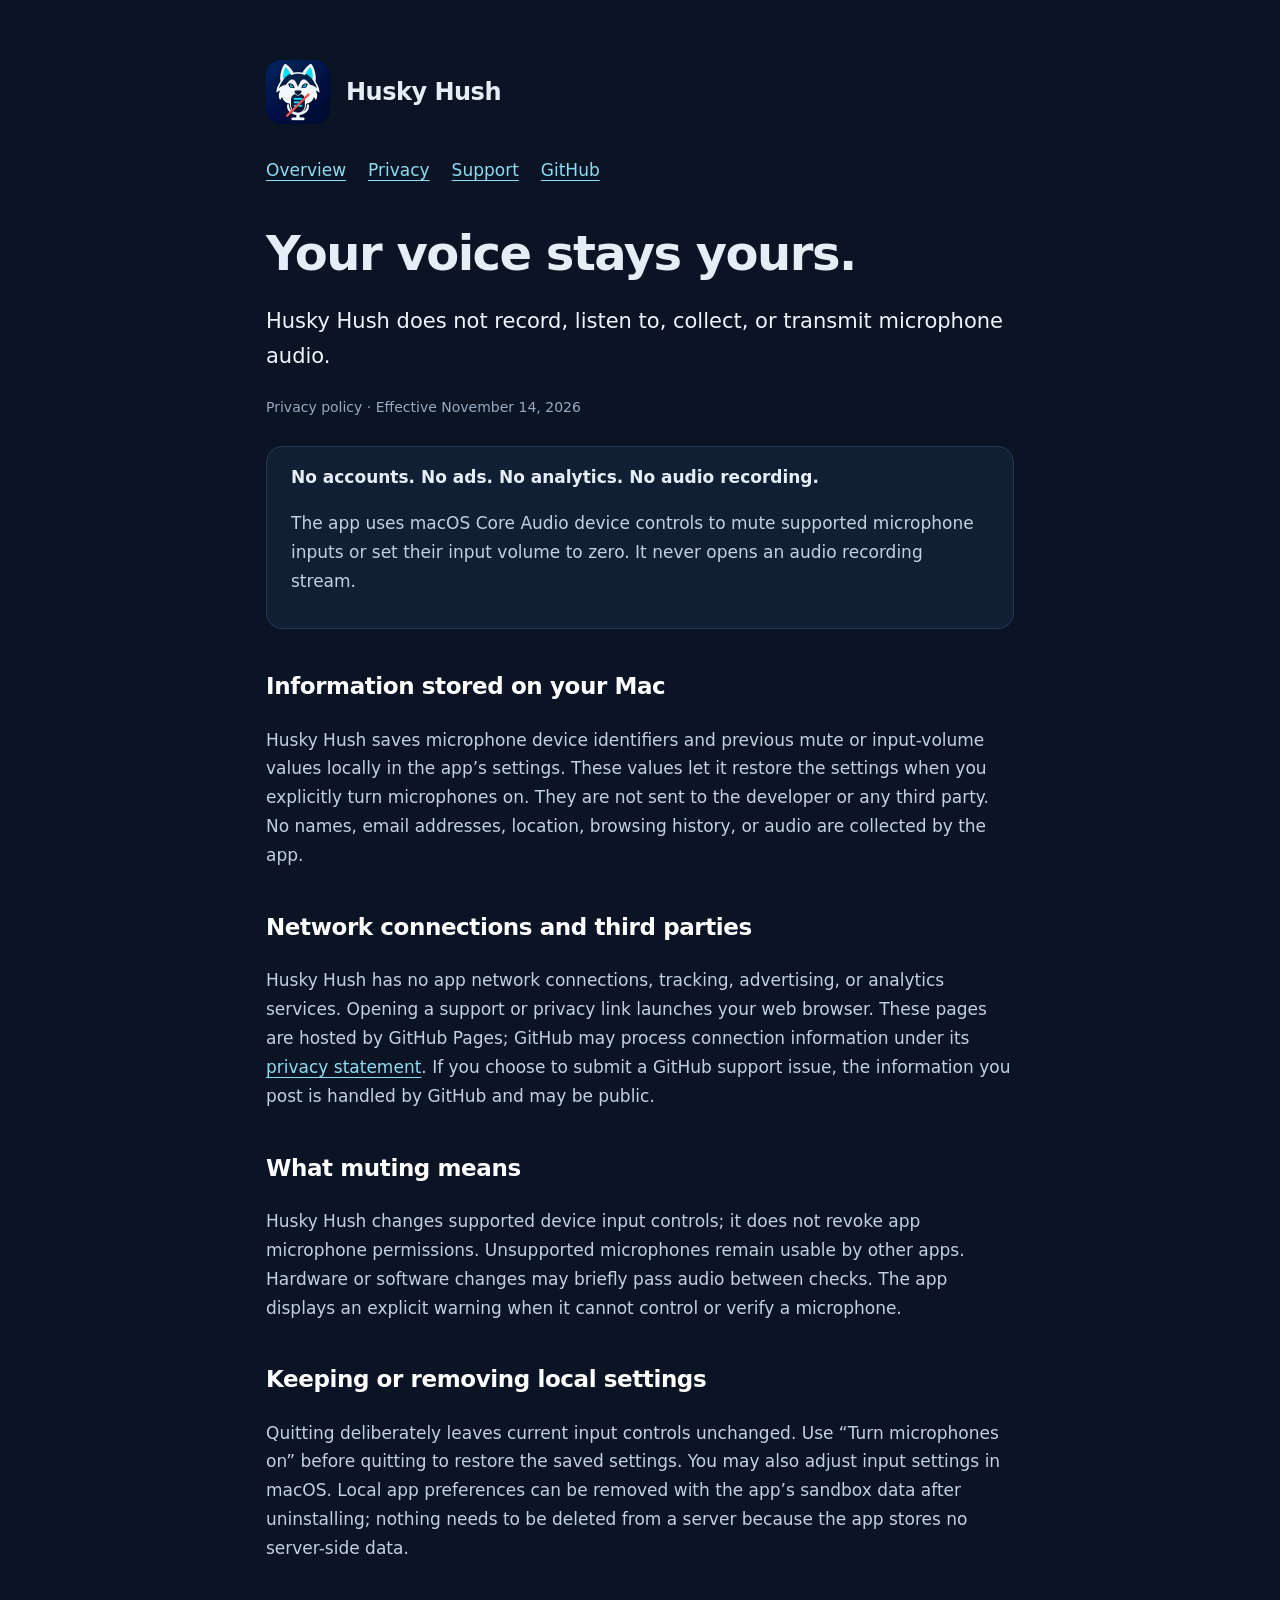
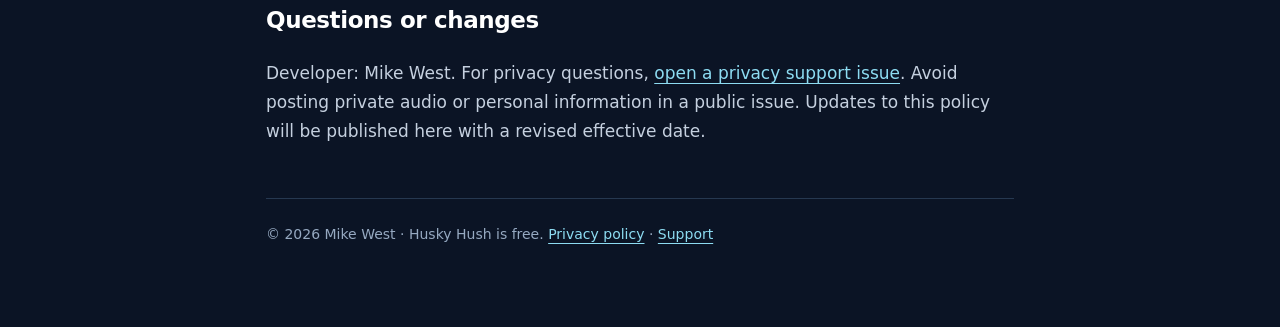
==== docs/privacy.html @ 2dc3cba8 "Add Husky Hush app, privacy and support pages, and Xcode distribution setup" ====
<!doctype html>
<html lang="en"><head><meta charset="utf-8"><meta name="viewport" content="width=device-width,initial-scale=1"><meta name="description" content="Husky Hush: free microphone controls for your Mac. Privacy policy and support."><title>Privacy policy · Husky Hush</title><link rel="stylesheet" href="style.css"><link rel="icon" href="assets/icon.png"></head><body><main><header><img src="assets/icon.png" alt="Husky Hush icon" width="64" height="64"><span>Husky Hush</span></header><nav aria-label="Main navigation"><a href="./">Overview</a><a href="privacy.html">Privacy</a><a href="support.html">Support</a><a href="https://github.com/mykamel/Husky-Hush">GitHub</a></nav><h1>Your voice stays yours.</h1><p class="lead">Husky Hush does not record, listen to, collect, or transmit microphone audio.</p><p class="meta">Privacy policy · Effective November 14, 2026</p><section><strong>No accounts. No ads. No analytics. No audio recording.</strong><p>The app uses macOS Core Audio device controls to mute supported microphone inputs or set their input volume to zero. It never opens an audio recording stream.</p></section><h2>Information stored on your Mac</h2><p>Husky Hush saves microphone device identifiers and previous mute or input-volume values locally in the app’s settings. These values let it restore the settings when you explicitly turn microphones on. They are not sent to the developer or any third party. No names, email addresses, location, browsing history, or audio are collected by the app.</p><h2>Network connections and third parties</h2><p>Husky Hush has no app network connections, tracking, advertising, or analytics services. Opening a support or privacy link launches your web browser. These pages are hosted by GitHub Pages; GitHub may process connection information under its <a href="https://docs.github.com/en/site-policy/privacy-policies/github-general-privacy-statement">privacy statement</a>. If you choose to submit a GitHub support issue, the information you post is handled by GitHub and may be public.</p><h2>What muting means</h2><p>Husky Hush changes supported device input controls; it does not revoke app microphone permissions. Unsupported microphones remain usable by other apps. Hardware or software changes may briefly pass audio between checks. The app displays an explicit warning when it cannot control or verify a microphone.</p><h2>Keeping or removing local settings</h2><p>Quitting deliberately leaves current input controls unchanged. Use “Turn microphones on” before quitting to restore the saved settings. You may also adjust input settings in macOS. Local app preferences can be removed with the app’s sandbox data after uninstalling; nothing needs to be deleted from a server because the app stores no server-side data.</p><h2>Questions or changes</h2><p>Developer: Mike West. For privacy questions, <a href="https://github.com/mykamel/Husky-Hush/issues/new?title=Privacy%20question">open a privacy support issue</a>. Avoid posting private audio or personal information in a public issue. Updates to this policy will be published here with a revised effective date.</p><footer>© 2026 Mike West · Husky Hush is free. <a href="privacy.html">Privacy policy</a> · <a href="support.html">Support</a></footer></main></body></html>
---- docs/style.css ----
*{box-sizing:border-box}html{color-scheme:dark}body{margin:0;background:#0b1425;color:#e5edf7;font:17px/1.7 system-ui,-apple-system,sans-serif}main{max-width:800px;margin:auto;padding:60px 26px 80px}header{display:flex;align-items:center;gap:16px;margin-bottom:32px}header img{width:64px;height:64px;border-radius:15px}header span{font-weight:750;font-size:24px;letter-spacing:-.5px}nav{display:flex;gap:22px;flex-wrap:wrap;margin:20px 0 42px}a{color:#8ddcf2;text-underline-offset:4px}h1{font-size:clamp(32px,6vw,48px);letter-spacing:-1.5px;line-height:1.1;margin:24px 0}h2{font-size:23px;margin-top:38px;color:#fff;letter-spacing:-.4px}p,li{color:#c5d0df}.lead{font-size:21px;color:#eef6ff}.meta,footer{color:#96a9c1;font-size:14px}section{padding:16px 24px;border:1px solid #263850;border-radius:16px;background:#111f34;margin:26px 0}.badge{display:inline-block;background:#173c40;color:#a8efe7;border-radius:99px;padding:4px 12px;font-size:13px;font-weight:700}footer{border-top:1px solid #263850;margin-top:52px;padding-top:24px}code{font-size:.95em}
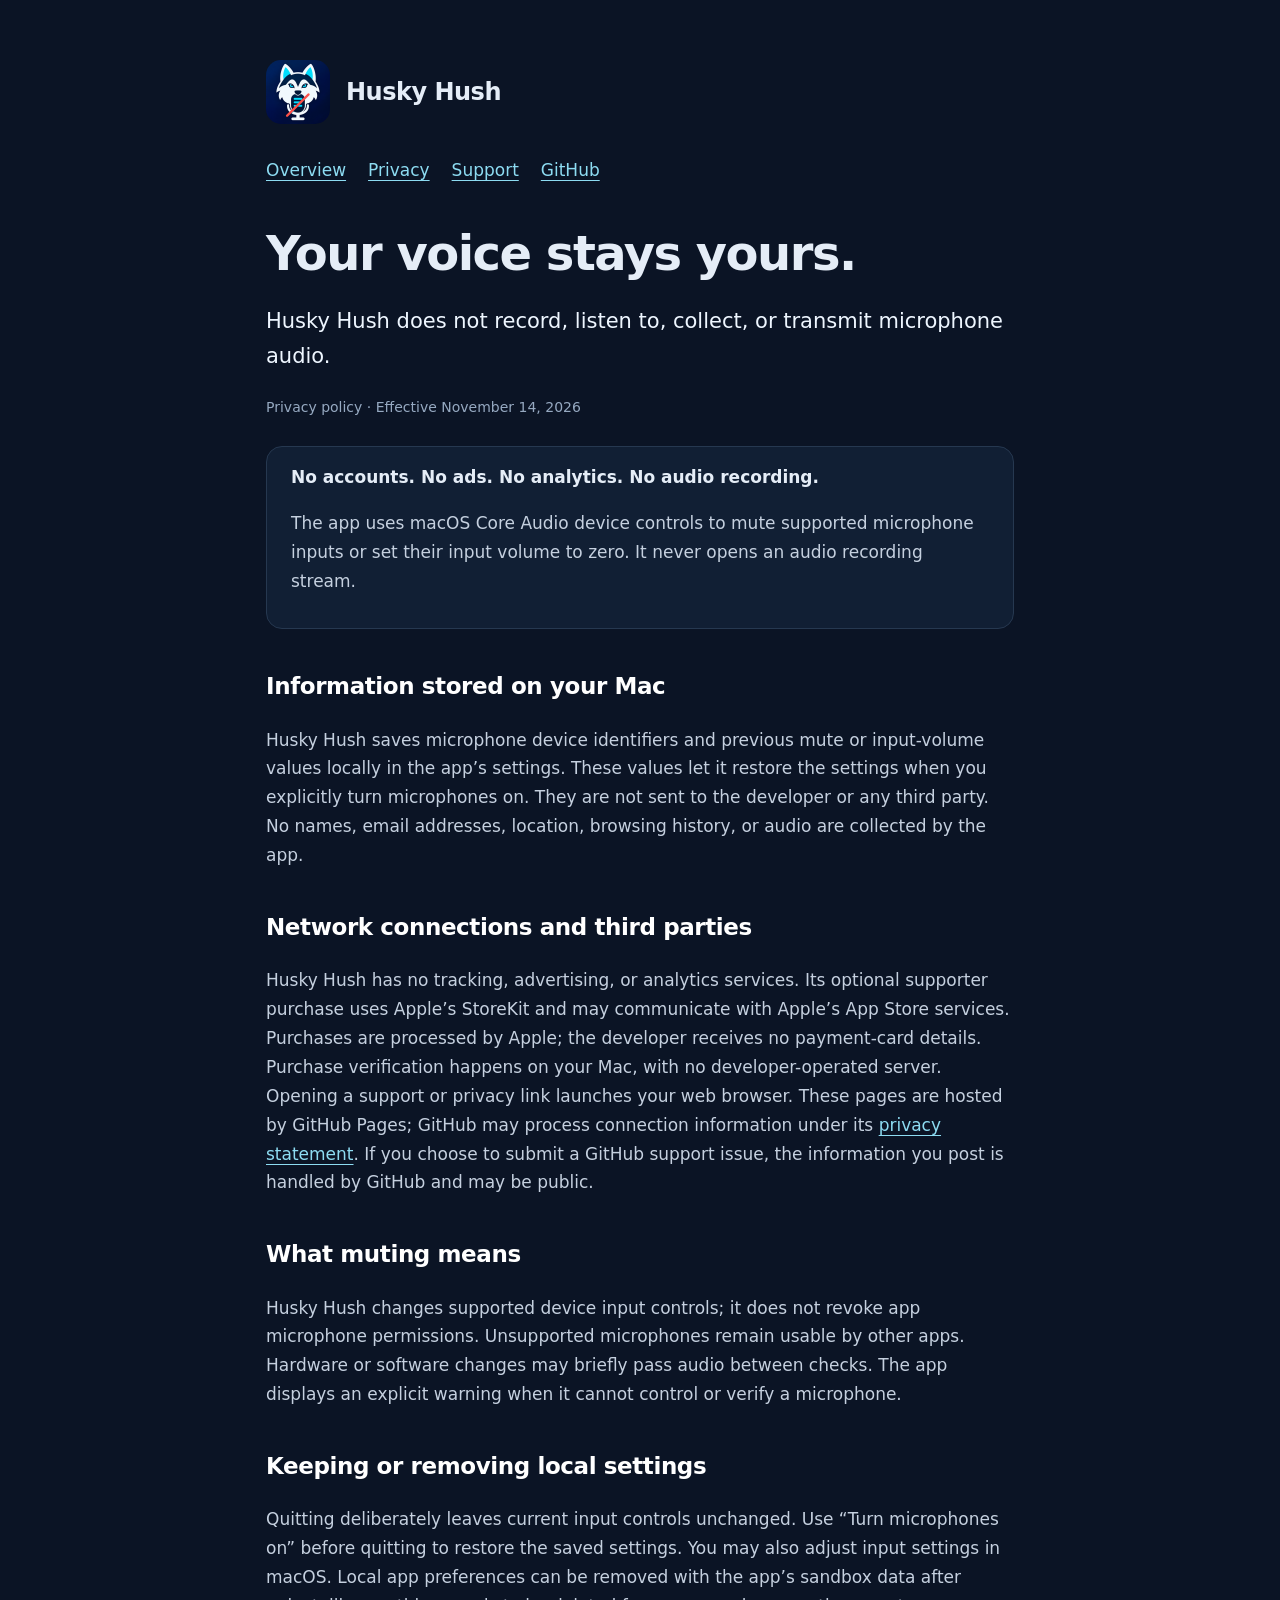
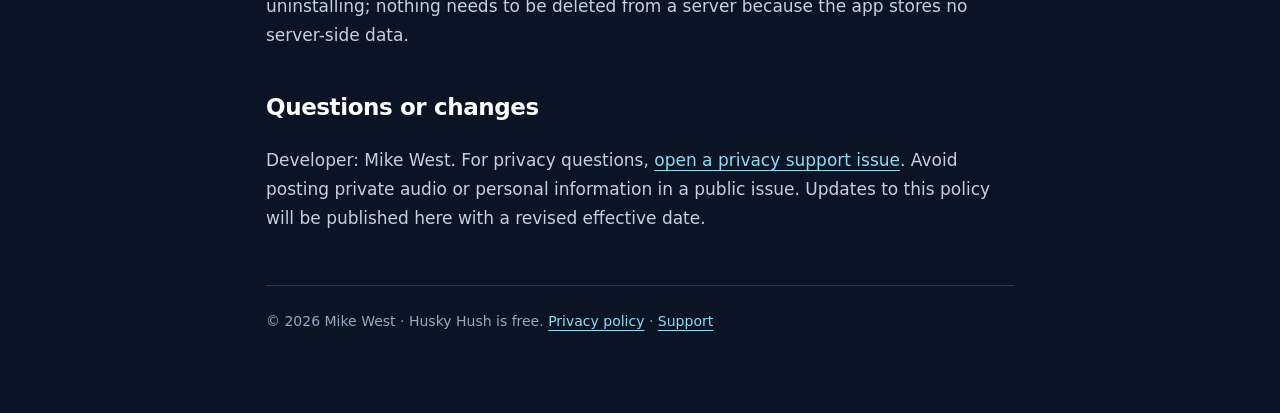
==== commit 308dc422: "Add optional $0.99 cosmetic supporter purchase with StoreKit lifecycle tests" ====
--- a/docs/privacy.html
+++ b/docs/privacy.html
@@ -1,2 +1,2 @@
 <!doctype html>
-<html lang="en"><head><meta charset="utf-8"><meta name="viewport" content="width=device-width,initial-scale=1"><meta name="description" content="Husky Hush: free microphone controls for your Mac. Privacy policy and support."><title>Privacy policy · Husky Hush</title><link rel="stylesheet" href="style.css"><link rel="icon" href="assets/icon.png"></head><body><main><header><img src="assets/icon.png" alt="Husky Hush icon" width="64" height="64"><span>Husky Hush</span></header><nav aria-label="Main navigation"><a href="./">Overview</a><a href="privacy.html">Privacy</a><a href="support.html">Support</a><a href="https://github.com/mykamel/Husky-Hush">GitHub</a></nav><h1>Your voice stays yours.</h1><p class="lead">Husky Hush does not record, listen to, collect, or transmit microphone audio.</p><p class="meta">Privacy policy · Effective November 14, 2026</p><section><strong>No accounts. No ads. No analytics. No audio recording.</strong><p>The app uses macOS Core Audio device controls to mute supported microphone inputs or set their input volume to zero. It never opens an audio recording stream.</p></section><h2>Information stored on your Mac</h2><p>Husky Hush saves microphone device identifiers and previous mute or input-volume values locally in the app’s settings. These values let it restore the settings when you explicitly turn microphones on. They are not sent to the developer or any third party. No names, email addresses, location, browsing history, or audio are collected by the app.</p><h2>Network connections and third parties</h2><p>Husky Hush has no app network connections, tracking, advertising, or analytics services. Opening a support or privacy link launches your web browser. These pages are hosted by GitHub Pages; GitHub may process connection information under its <a href="https://docs.github.com/en/site-policy/privacy-policies/github-general-privacy-statement">privacy statement</a>. If you choose to submit a GitHub support issue, the information you post is handled by GitHub and may be public.</p><h2>What muting means</h2><p>Husky Hush changes supported device input controls; it does not revoke app microphone permissions. Unsupported microphones remain usable by other apps. Hardware or software changes may briefly pass audio between checks. The app displays an explicit warning when it cannot control or verify a microphone.</p><h2>Keeping or removing local settings</h2><p>Quitting deliberately leaves current input controls unchanged. Use “Turn microphones on” before quitting to restore the saved settings. You may also adjust input settings in macOS. Local app preferences can be removed with the app’s sandbox data after uninstalling; nothing needs to be deleted from a server because the app stores no server-side data.</p><h2>Questions or changes</h2><p>Developer: Mike West. For privacy questions, <a href="https://github.com/mykamel/Husky-Hush/issues/new?title=Privacy%20question">open a privacy support issue</a>. Avoid posting private audio or personal information in a public issue. Updates to this policy will be published here with a revised effective date.</p><footer>© 2026 Mike West · Husky Hush is free. <a href="privacy.html">Privacy policy</a> · <a href="support.html">Support</a></footer></main></body></html>
+<html lang="en"><head><meta charset="utf-8"><meta name="viewport" content="width=device-width,initial-scale=1"><meta name="description" content="Husky Hush: free microphone controls for your Mac. Privacy policy and support."><title>Privacy policy · Husky Hush</title><link rel="stylesheet" href="style.css"><link rel="icon" href="assets/icon.png"></head><body><main><header><img src="assets/icon.png" alt="Husky Hush icon" width="64" height="64"><span>Husky Hush</span></header><nav aria-label="Main navigation"><a href="./">Overview</a><a href="privacy.html">Privacy</a><a href="support.html">Support</a><a href="https://github.com/mykamel/Husky-Hush">GitHub</a></nav><h1>Your voice stays yours.</h1><p class="lead">Husky Hush does not record, listen to, collect, or transmit microphone audio.</p><p class="meta">Privacy policy · Effective November 14, 2026</p><section><strong>No accounts. No ads. No analytics. No audio recording.</strong><p>The app uses macOS Core Audio device controls to mute supported microphone inputs or set their input volume to zero. It never opens an audio recording stream.</p></section><h2>Information stored on your Mac</h2><p>Husky Hush saves microphone device identifiers and previous mute or input-volume values locally in the app’s settings. These values let it restore the settings when you explicitly turn microphones on. They are not sent to the developer or any third party. No names, email addresses, location, browsing history, or audio are collected by the app.</p><h2>Network connections and third parties</h2><p>Husky Hush has no tracking, advertising, or analytics services. Its optional supporter purchase uses Apple’s StoreKit and may communicate with Apple’s App Store services. Purchases are processed by Apple; the developer receives no payment-card details. Purchase verification happens on your Mac, with no developer-operated server. Opening a support or privacy link launches your web browser. These pages are hosted by GitHub Pages; GitHub may process connection information under its <a href="https://docs.github.com/en/site-policy/privacy-policies/github-general-privacy-statement">privacy statement</a>. If you choose to submit a GitHub support issue, the information you post is handled by GitHub and may be public.</p><h2>What muting means</h2><p>Husky Hush changes supported device input controls; it does not revoke app microphone permissions. Unsupported microphones remain usable by other apps. Hardware or software changes may briefly pass audio between checks. The app displays an explicit warning when it cannot control or verify a microphone.</p><h2>Keeping or removing local settings</h2><p>Quitting deliberately leaves current input controls unchanged. Use “Turn microphones on” before quitting to restore the saved settings. You may also adjust input settings in macOS. Local app preferences can be removed with the app’s sandbox data after uninstalling; nothing needs to be deleted from a server because the app stores no server-side data.</p><h2>Questions or changes</h2><p>Developer: Mike West. For privacy questions, <a href="https://github.com/mykamel/Husky-Hush/issues/new?title=Privacy%20question">open a privacy support issue</a>. Avoid posting private audio or personal information in a public issue. Updates to this policy will be published here with a revised effective date.</p><footer>© 2026 Mike West · Husky Hush is free. <a href="privacy.html">Privacy policy</a> · <a href="support.html">Support</a></footer></main></body></html>
